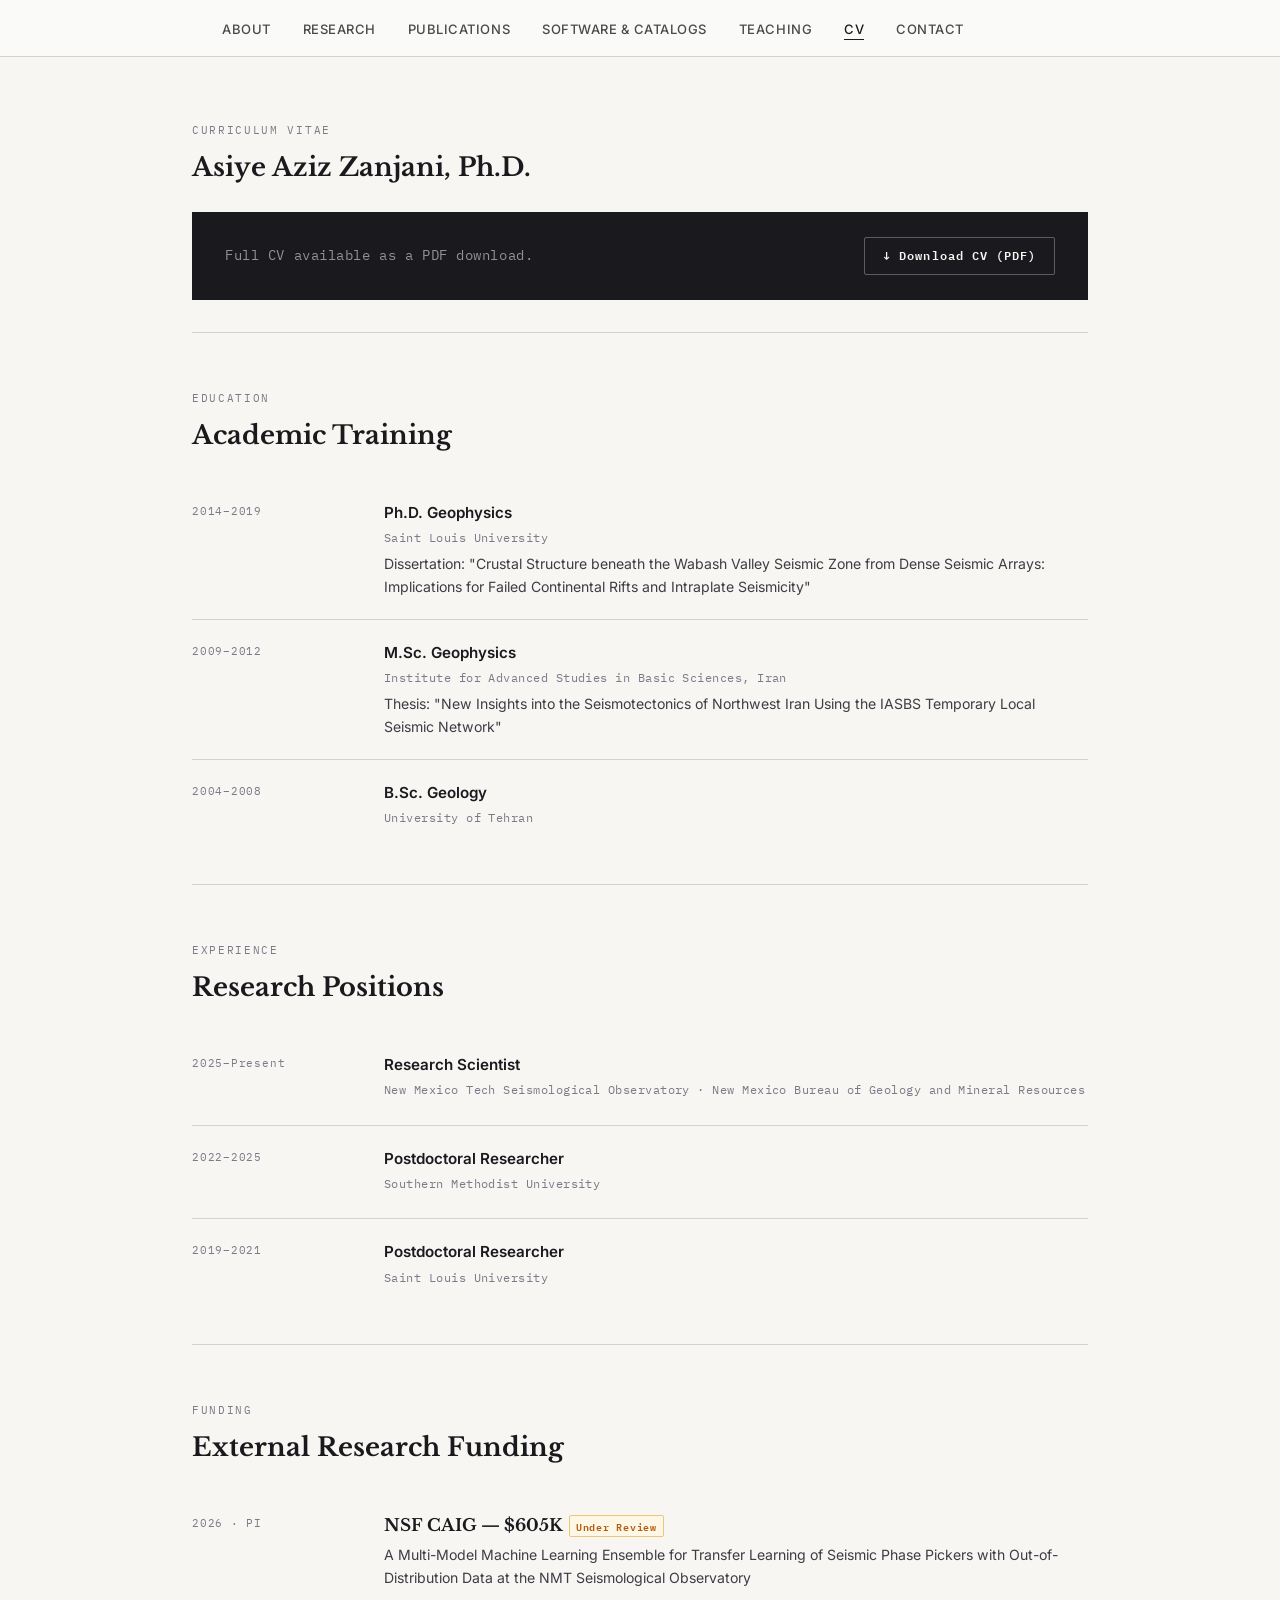
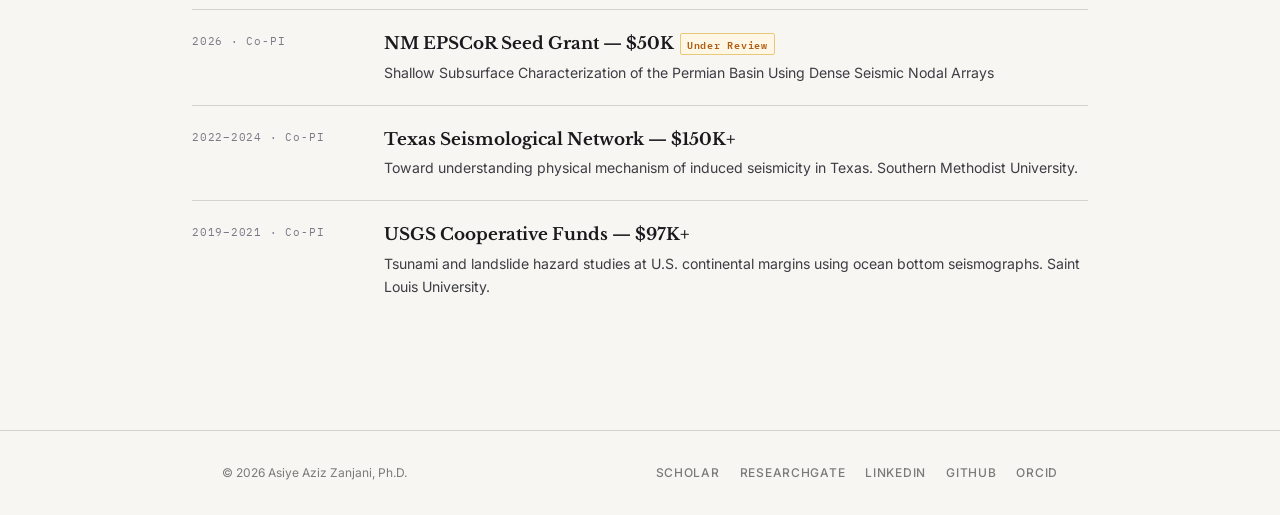
==== cv.html @ 8ed9d969 "Add files via upload initial site upload" ====
<!DOCTYPE html>
<html lang="en">
<head>
  <meta charset="UTF-8">
  <meta name="viewport" content="width=device-width, initial-scale=1.0">
  <title>CV — Asiye Aziz Zanjani</title>
  <link rel="stylesheet" href="style.css">
  <link rel="preconnect" href="https://fonts.googleapis.com">
  <link href="https://fonts.googleapis.com/css2?family=IBM+Plex+Mono:ital,wght@0,400;0,600;1,400&family=Libre+Baskerville:ital,wght@0,400;0,700;1,400&family=Inter:wght@300;400;500;600&display=swap" rel="stylesheet">
  <style>
    *, *::before, *::after { box-sizing: border-box; margin: 0; padding: 0; }

    :root {
      --ink:        #1a1a1e;
      --ink-soft:   #3d3d45;
      --ink-muted:  #7a7a88;
      --paper:      #f7f6f2;
      --paper-warm: #eeede8;
      --seismic:    #c0392b;
      --depth:      #1a4b7a;
      --depth-lt:   #d0e0f0;
      --teal:       #1a6b6b;
      --violet:     #5b3a8c;
      --amber:      #b05c10;
      --rule:       #d4d2cc;
      --mono:  'IBM Plex Mono', monospace;
      --serif: 'Libre Baskerville', Georgia, serif;
      --sans:  'Inter', system-ui, sans-serif;
    }

    html { scroll-behavior: smooth; }
    body {
      background: var(--paper);
      color: var(--ink);
      font-family: var(--sans);
      font-size: 17px;
      line-height: 1.7;
      -webkit-font-smoothing: antialiased;
    }

    .page-body {
      max-width: 960px;
      margin: 0 auto;
      padding: 0 2rem 5rem;
    }

    .section-block {
      padding: 3.5rem 0 1rem;
      border-top: 1px solid var(--rule);
      margin-top: 1rem;
    }
    .section-block:first-child { border-top: none; padding-top: 3rem; }

    .section-eyebrow {
      font-family: var(--mono);
      font-size: 0.7rem;
      letter-spacing: 0.15em;
      text-transform: uppercase;
      color: var(--ink-muted);
      margin-bottom: 0.7rem;
    }
    .section-block h2 {
      font-family: var(--serif);
      font-size: clamp(1.3rem, 2.5vw, 1.6rem);
      font-weight: 700;
      color: var(--ink);
      margin-bottom: 1.8rem;
      line-height: 1.25;
    }

    /* Download banner */
    .cv-download-banner {
      display: flex;
      align-items: center;
      justify-content: space-between;
      gap: 2rem;
      padding: 1.5rem 2rem;
      background: var(--ink);
      border: 1px solid var(--ink);
      margin-bottom: 0;
    }
    .cv-download-banner p {
      font-size: 0.88rem;
      color: rgba(247,246,242,0.55);
      margin: 0;
      font-family: var(--mono);
      letter-spacing: 0.04em;
    }
    .btn-download {
      font-family: var(--mono);
      font-size: 0.72rem;
      letter-spacing: 0.09em;
      font-weight: 600;
      background: transparent;
      color: var(--paper);
      border: 1px solid rgba(247,246,242,0.3);
      border-radius: 2px;
      padding: 8px 18px;
      text-decoration: none;
      white-space: nowrap;
      transition: border-color 0.15s, background 0.15s;
    }
    .btn-download:hover { border-color: rgba(247,246,242,0.7); background: rgba(247,246,242,0.07); text-decoration: none; }

    /* CV timeline rows */
    .cv-list {
      list-style: none;
      display: flex;
      flex-direction: column;
      gap: 0;
    }
    .cv-row {
      display: grid;
      grid-template-columns: 160px 1fr;
      gap: 0 2rem;
      padding: 1.25rem 0;
      border-bottom: 1px solid var(--rule);
      align-items: start;
    }
    .cv-row:last-child { border-bottom: none; }
    .cv-year {
      font-family: var(--mono);
      font-size: 0.7rem;
      letter-spacing: 0.07em;
      color: var(--ink-muted);
      padding-top: 3px;
      line-height: 1.6;
    }
    .cv-entry h3 {
      font-size: 0.95rem;
      font-weight: 600;
      color: var(--ink);
      margin-bottom: 0.15rem;
    }
    .cv-entry .inst {
      font-family: var(--mono);
      font-size: 0.72rem;
      letter-spacing: 0.04em;
      color: var(--ink-muted);
      display: block;
      margin-bottom: 0.3rem;
    }
    .cv-entry p {
      font-size: 0.88rem;
      color: var(--ink-soft);
      line-height: 1.65;
      margin: 0;
    }

    /* Funding: accent the amount */
    .cv-grant-amount {
      font-family: var(--serif);
      font-size: 1.05rem;
      font-weight: 700;
      color: var(--ink);
    }
    .cv-grant-status {
      font-family: var(--mono);
      font-size: 0.65rem;
      letter-spacing: 0.07em;
      color: var(--amber);
      font-weight: 600;
      background: #fff7e6;
      border: 1px solid #e8c87a;
      border-radius: 2px;
      padding: 1px 6px;
      margin-left: 6px;
      vertical-align: middle;
    }

    @media (max-width: 640px) {
      .cv-row { grid-template-columns: 1fr; gap: 0.3rem; }
      .cv-download-banner { flex-direction: column; align-items: flex-start; }
    }
  </style>
</head>
<body>

<nav>
  <div class="nav-inner">
    <ul class="nav-links">
      <li><a href="index.html">About</a></li>
      <li><a href="research.html">Research</a></li>
      <li><a href="publications.html">Publications</a></li>
      <li><a href="software.html">Software &amp; Catalogs</a></li>
      <li><a href="teaching.html">Teaching</a></li>
      <li><a href="cv.html" class="active">CV</a></li>
      <li><a href="contact.html">Contact</a></li>
    </ul>
  </div>
</nav>

<div class="page-body">

  <div class="section-block">
    <div class="section-eyebrow">Curriculum Vitae</div>
    <h2>Asiye Aziz Zanjani, Ph.D.</h2>
    <div class="cv-download-banner">
      <p>Full CV available as a PDF download.</p>
      <a class="btn-download" href="cv.pdf" target="_blank">↓ Download CV (PDF)</a>
    </div>
  </div>

  <div class="section-block">
    <div class="section-eyebrow">Education</div>
    <h2>Academic Training</h2>
    <ul class="cv-list">
      <li class="cv-row">
        <span class="cv-year">2014–2019</span>
        <div class="cv-entry">
          <h3>Ph.D. Geophysics</h3>
          <span class="inst">Saint Louis University</span>
          <p>Dissertation: "Crustal Structure beneath the Wabash Valley Seismic Zone from Dense Seismic Arrays: Implications for Failed Continental Rifts and Intraplate Seismicity"</p>
        </div>
      </li>
      <li class="cv-row">
        <span class="cv-year">2009–2012</span>
        <div class="cv-entry">
          <h3>M.Sc. Geophysics</h3>
          <span class="inst">Institute for Advanced Studies in Basic Sciences, Iran</span>
          <p>Thesis: "New Insights into the Seismotectonics of Northwest Iran Using the IASBS Temporary Local Seismic Network"</p>
        </div>
      </li>
      <li class="cv-row">
        <span class="cv-year">2004–2008</span>
        <div class="cv-entry">
          <h3>B.Sc. Geology</h3>
          <span class="inst">University of Tehran</span>
        </div>
      </li>
    </ul>
  </div>

  <div class="section-block">
    <div class="section-eyebrow">Experience</div>
    <h2>Research Positions</h2>
    <ul class="cv-list">
      <li class="cv-row">
        <span class="cv-year">2025–Present</span>
        <div class="cv-entry">
          <h3>Research Scientist</h3>
          <span class="inst">New Mexico Tech Seismological Observatory · New Mexico Bureau of Geology and Mineral Resources</span>
        </div>
      </li>
      <li class="cv-row">
        <span class="cv-year">2022–2025</span>
        <div class="cv-entry">
          <h3>Postdoctoral Researcher</h3>
          <span class="inst">Southern Methodist University</span>
        </div>
      </li>
      <li class="cv-row">
        <span class="cv-year">2019–2021</span>
        <div class="cv-entry">
          <h3>Postdoctoral Researcher</h3>
          <span class="inst">Saint Louis University</span>
        </div>
      </li>
    </ul>
  </div>

  <div class="section-block">
    <div class="section-eyebrow">Funding</div>
    <h2>External Research Funding</h2>
    <ul class="cv-list">
      <li class="cv-row">
        <span class="cv-year">2026 · PI</span>
        <div class="cv-entry">
          <h3><span class="cv-grant-amount">NSF CAIG — $605K</span><span class="cv-grant-status">Under Review</span></h3>
          <p>A Multi-Model Machine Learning Ensemble for Transfer Learning of Seismic Phase Pickers with Out-of-Distribution Data at the NMT Seismological Observatory</p>
        </div>
      </li>
      <li class="cv-row">
        <span class="cv-year">2026 · Co-PI</span>
        <div class="cv-entry">
          <h3><span class="cv-grant-amount">NM EPSCoR Seed Grant — $50K</span><span class="cv-grant-status">Under Review</span></h3>
          <p>Shallow Subsurface Characterization of the Permian Basin Using Dense Seismic Nodal Arrays</p>
        </div>
      </li>
      <li class="cv-row">
        <span class="cv-year">2022–2024 · Co-PI</span>
        <div class="cv-entry">
          <h3><span class="cv-grant-amount">Texas Seismological Network — $150K+</span></h3>
          <p>Toward understanding physical mechanism of induced seismicity in Texas. Southern Methodist University.</p>
        </div>
      </li>
      <li class="cv-row">
        <span class="cv-year">2019–2021 · Co-PI</span>
        <div class="cv-entry">
          <h3><span class="cv-grant-amount">USGS Cooperative Funds — $97K+</span></h3>
          <p>Tsunami and landslide hazard studies at U.S. continental margins using ocean bottom seismographs. Saint Louis University.</p>
        </div>
      </li>
    </ul>
  </div>

</div>

<footer>
  <div class="footer-inner">
    <p>&copy; 2026 Asiye Aziz Zanjani, Ph.D.</p>
    <div class="footer-icons">
      <a href="https://scholar.google.com/citations?user=vzA30FwAAAAJ&hl=en&oi=sra" target="_blank" rel="noopener noreferrer">Scholar</a>
      <a href="https://www.researchgate.net/profile/Asiye-Aziz-Zanjani" target="_blank" rel="noopener noreferrer">ResearchGate</a>
      <a href="https://www.linkedin.com/in/asiye-aziz-zanjani-1232ab59/" target="_blank" rel="noopener noreferrer">LinkedIn</a>
      <a href="https://github.com/Asiye-Aziz-Zanjani" target="_blank" rel="noopener noreferrer">GitHub</a>
      <a href="https://orcid.org/0000-0003-3344-9720" target="_blank" rel="noopener noreferrer">ORCID</a>
    </div>
  </div>
</footer>

</body>
</html>
---- style.css ----
/* ── Reset & Base ── */
*, *::before, *::after { box-sizing: border-box; margin: 0; padding: 0; }

:root {
  --ink:       #1a1a1a;
  --ink-mid:   #4a4a4a;
  --ink-light: #7a7a7a;
  --rule:      #e2e2e2;
  --bg:        #fafaf8;
  --bg-card:   #ffffff;
  --accent:    #1a4a7a;
  --accent-lt: #e8eff7;
  --accent-mid:#2e6da4;
  --serif:     'EB Garamond', Georgia, serif;
  --sans:      'Inter', system-ui, sans-serif;
  --mono:      'JetBrains Mono', monospace;
}

html { scroll-behavior: smooth; }

body {
  font-family: var(--sans);
  font-size: 16px;
  line-height: 1.7;
  color: var(--ink);
  background: var(--bg);
}

a { color: var(--accent-mid); text-decoration: none; }
a:hover { text-decoration: underline; }

/* ── Layout ── */
.container { max-width: 900px; margin: 0 auto; padding: 0 2rem; }

/* ── Nav ── */
nav {
  position: sticky;
  top: 0;
  z-index: 100;
  background: rgba(250,250,248,0.95);
  backdrop-filter: blur(6px);
  border-bottom: 0.5px solid var(--rule);
  padding: 0;
}

.nav-inner {
  max-width: 900px;
  margin: 0 auto;
  padding: 0 2rem;
  display: flex;
  align-items: center;
  justify-content: space-between;
  height: 56px;
}

.nav-name {
  font-family: var(--serif);
  font-size: 17px;
  font-weight: 500;
  color: var(--ink);
  letter-spacing: 0.01em;
}

.nav-links {
  display: flex;
  gap: 2rem;
  list-style: none;
}

.nav-links a {
  font-size: 13px;
  font-weight: 500;
  letter-spacing: 0.04em;
  text-transform: uppercase;
  color: var(--ink-mid);
  text-decoration: none;
  padding-bottom: 2px;
  border-bottom: 1.5px solid transparent;
  transition: color 0.15s, border-color 0.15s;
}

.nav-links a:hover,
.nav-links a.active {
  color: var(--ink);
  border-bottom-color: var(--ink);
}

/* ── Page header ── */
.page-header {
  padding: 4rem 0 3rem;
  border-bottom: 0.5px solid var(--rule);
}

.page-header .eyebrow {
  font-size: 11px;
  letter-spacing: 0.12em;
  text-transform: uppercase;
  color: var(--ink-light);
  margin-bottom: 0.75rem;
}

.page-header h1 {
  font-family: var(--serif);
  font-size: 38px;
  font-weight: 400;
  line-height: 1.2;
  color: var(--ink);
}

/* ── Section ── */
section { padding: 3rem 0; border-bottom: 0.5px solid var(--rule); }
section:last-child { border-bottom: none; }

h2 {
  font-family: var(--serif);
  font-size: 24px;
  font-weight: 400;
  margin-bottom: 1.5rem;
  color: var(--ink);
}

h3 {
  font-size: 15px;
  font-weight: 600;
  color: var(--ink);
  margin-bottom: 0.4rem;
}

p { margin-bottom: 1rem; color: var(--ink-mid); }
p:last-child { margin-bottom: 0; }

/* ── Tags / badges ── */
.tag {
  display: inline-block;
  font-size: 11px;
  font-weight: 500;
  letter-spacing: 0.05em;
  text-transform: uppercase;
  background: var(--accent-lt);
  color: var(--accent);
  padding: 3px 10px;
  border-radius: 3px;
  margin-right: 6px;
  margin-bottom: 6px;
}

/* ── Paper link ── */
.paper-link {
  display: inline-flex;
  align-items: center;
  gap: 5px;
  font-size: 12px;
  font-weight: 500;
  color: var(--accent-mid);
  border: 0.5px solid var(--accent-mid);
  border-radius: 3px;
  padding: 4px 10px;
  margin-top: 8px;
  margin-right: 6px;
  transition: background 0.15s;
}
.paper-link:hover { background: var(--accent-lt); text-decoration: none; }

/* ── Footer ── */
footer {
  border-top: 0.5px solid var(--rule);
  padding: 2rem 0;
  margin-top: 1rem;
}

.footer-inner {
  max-width: 900px;
  margin: 0 auto;
  padding: 0 2rem;
  display: flex;
  align-items: center;
  justify-content: space-between;
}

.footer-inner p { font-size: 12px; color: var(--ink-light); margin: 0; }

.footer-icons { display: flex; gap: 1.25rem; }
.footer-icons a { font-size: 12px; color: var(--ink-light); font-weight: 500; text-transform: uppercase; letter-spacing: 0.06em; }
.footer-icons a:hover { color: var(--ink); text-decoration: none; }

/* ── Responsive ── */
@media (max-width: 640px) {
  .nav-links { display: none; }
  .page-header h1 { font-size: 28px; }
  .footer-inner { flex-direction: column; gap: 1rem; align-items: flex-start; }
}
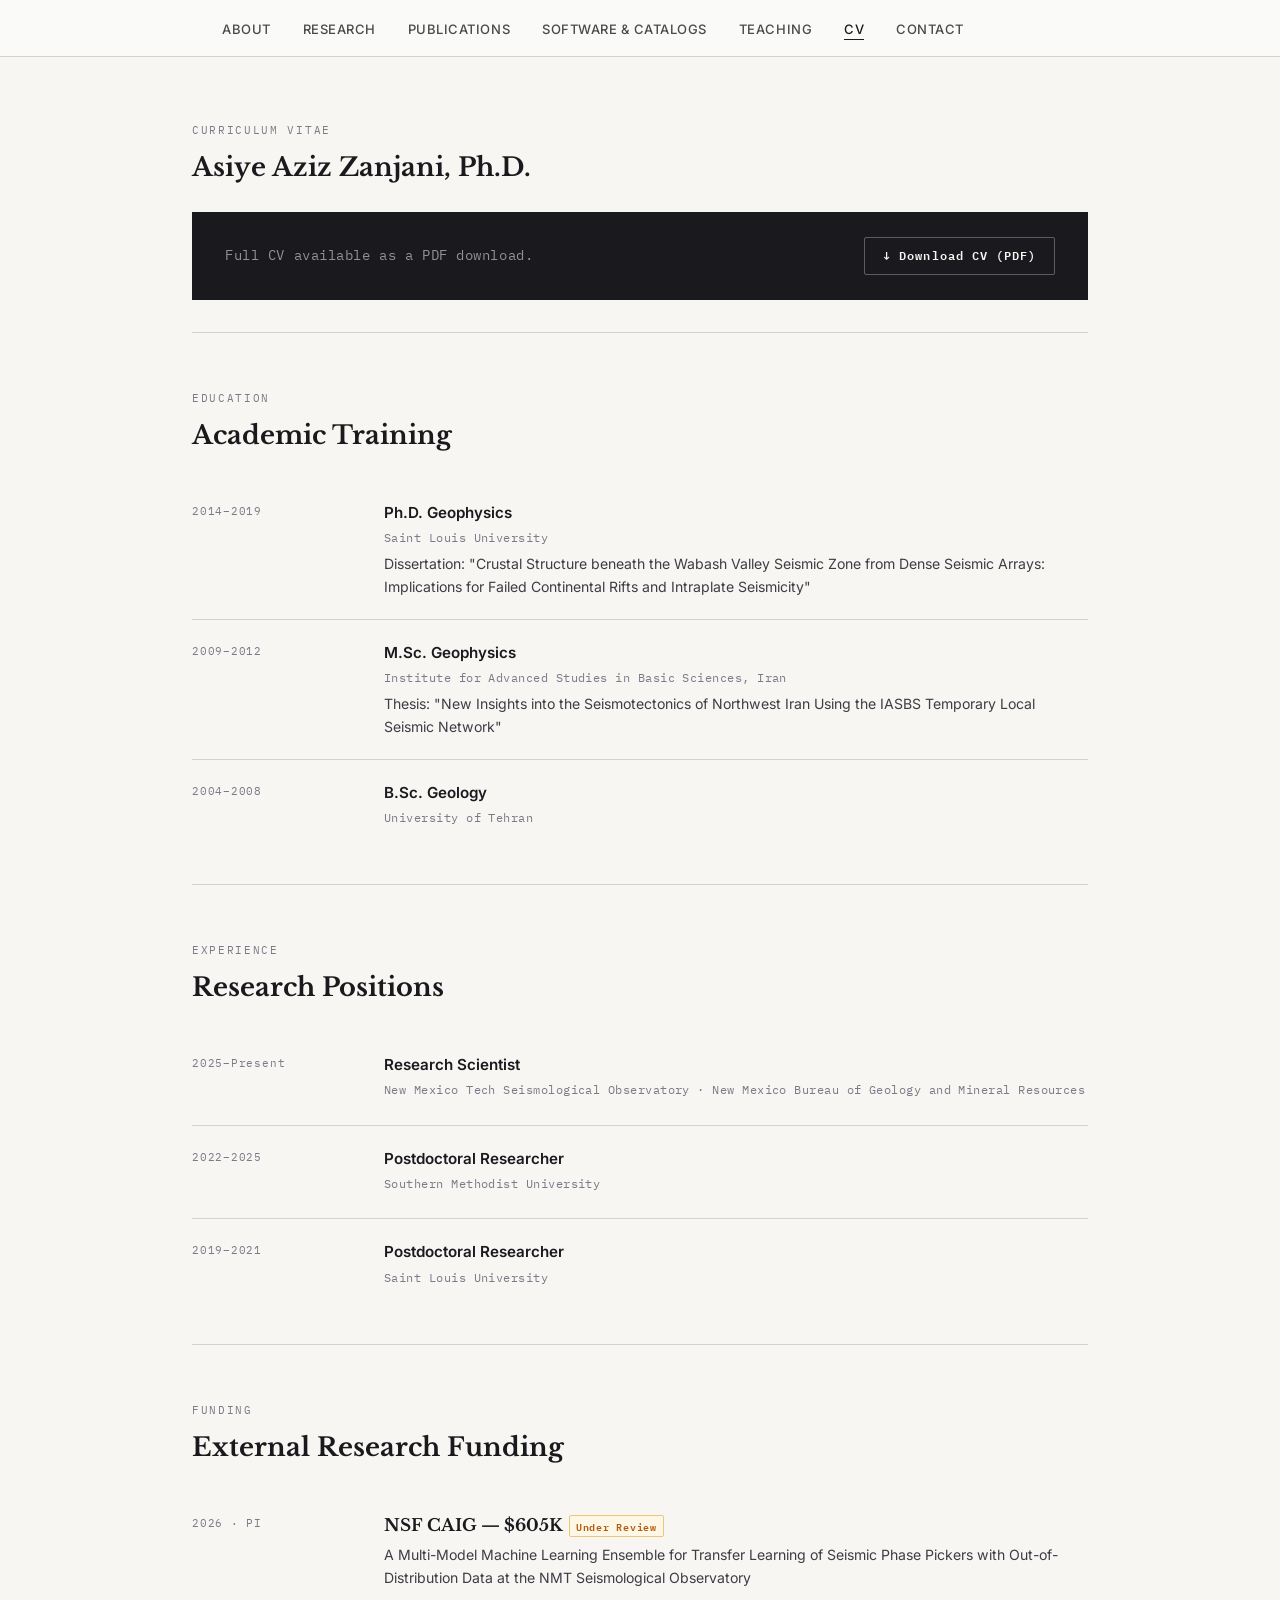
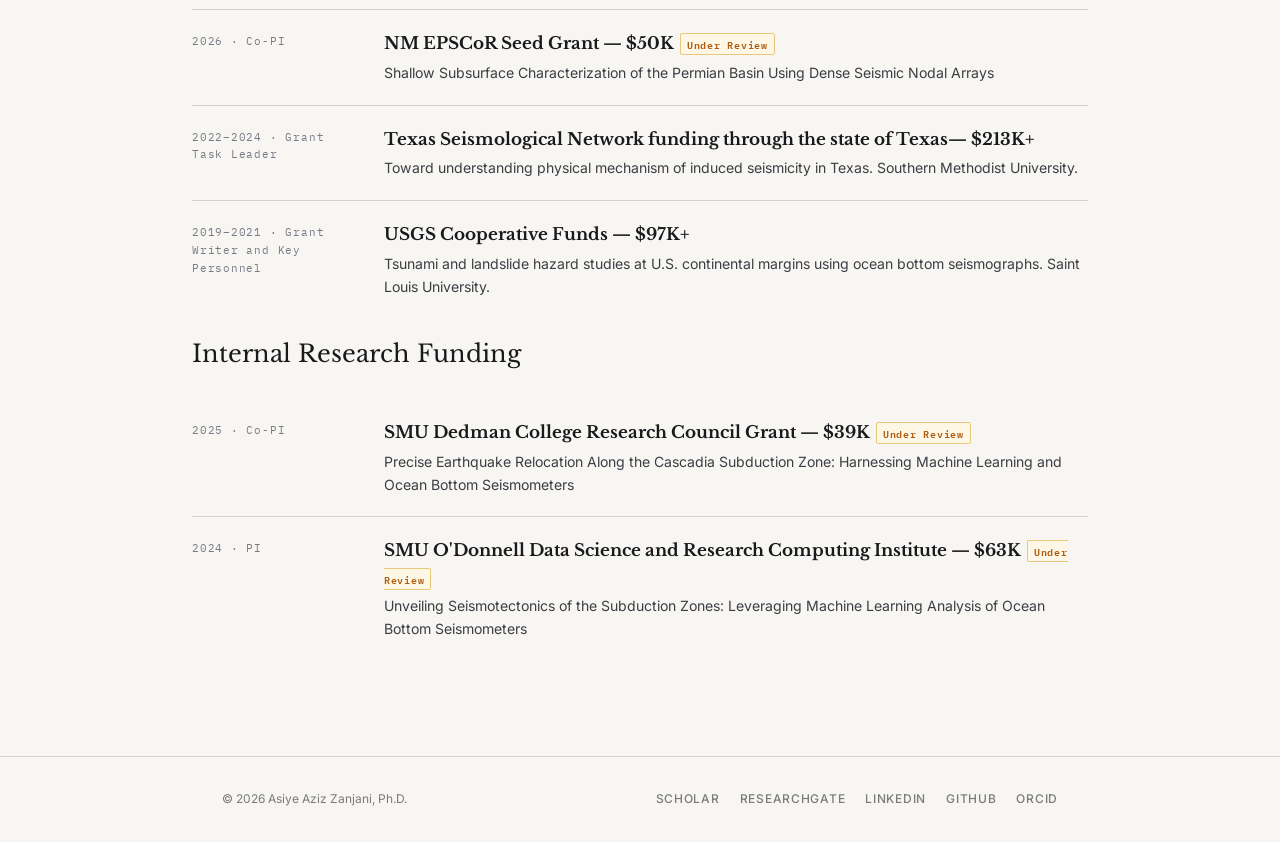
==== commit 3d5b3231: "Update cv.html" ====
--- a/cv.html
+++ b/cv.html
@@ -278,17 +278,35 @@
         </div>
       </li>
       <li class="cv-row">
-        <span class="cv-year">2022–2024 · Co-PI</span>
-        <div class="cv-entry">
-          <h3><span class="cv-grant-amount">Texas Seismological Network — $150K+</span></h3>
+        <span class="cv-year">2022–2024 · Grant Task Leader</span>
+        <div class="cv-entry">
+          <h3><span class="cv-grant-amount">Texas Seismological Network funding through the state of Texas— $213K+</span></h3>
           <p>Toward understanding physical mechanism of induced seismicity in Texas. Southern Methodist University.</p>
         </div>
       </li>
       <li class="cv-row">
-        <span class="cv-year">2019–2021 · Co-PI</span>
+        <span class="cv-year">2019–2021 · Grant Writer and Key Personnel</span>
         <div class="cv-entry">
           <h3><span class="cv-grant-amount">USGS Cooperative Funds — $97K+</span></h3>
           <p>Tsunami and landslide hazard studies at U.S. continental margins using ocean bottom seismographs. Saint Louis University.</p>
+        </div>
+      </li>
+    </ul>
+  </div>
+    <h2>Internal Research Funding</h2>
+    <ul class="cv-list">
+      <li class="cv-row">
+        <span class="cv-year">2025 · Co-PI</span>
+        <div class="cv-entry">
+          <h3><span class="cv-grant-amount">SMU Dedman College Research Council Grant — $39K</span><span class="cv-grant-status">Under Review</span></h3>
+          <p>Precise Earthquake Relocation Along the Cascadia Subduction Zone: Harnessing Machine Learning and Ocean Bottom Seismometers</p>
+        </div>
+      </li>
+      <li class="cv-row">
+        <span class="cv-year">2024 · PI</span>
+        <div class="cv-entry">
+          <h3><span class="cv-grant-amount">SMU O'Donnell Data Science and Research Computing Institute — $63K</span><span class="cv-grant-status">Under Review</span></h3>
+          <p>Unveiling Seismotectonics of the Subduction Zones: Leveraging Machine Learning Analysis of Ocean Bottom Seismometers</p>
         </div>
       </li>
     </ul>
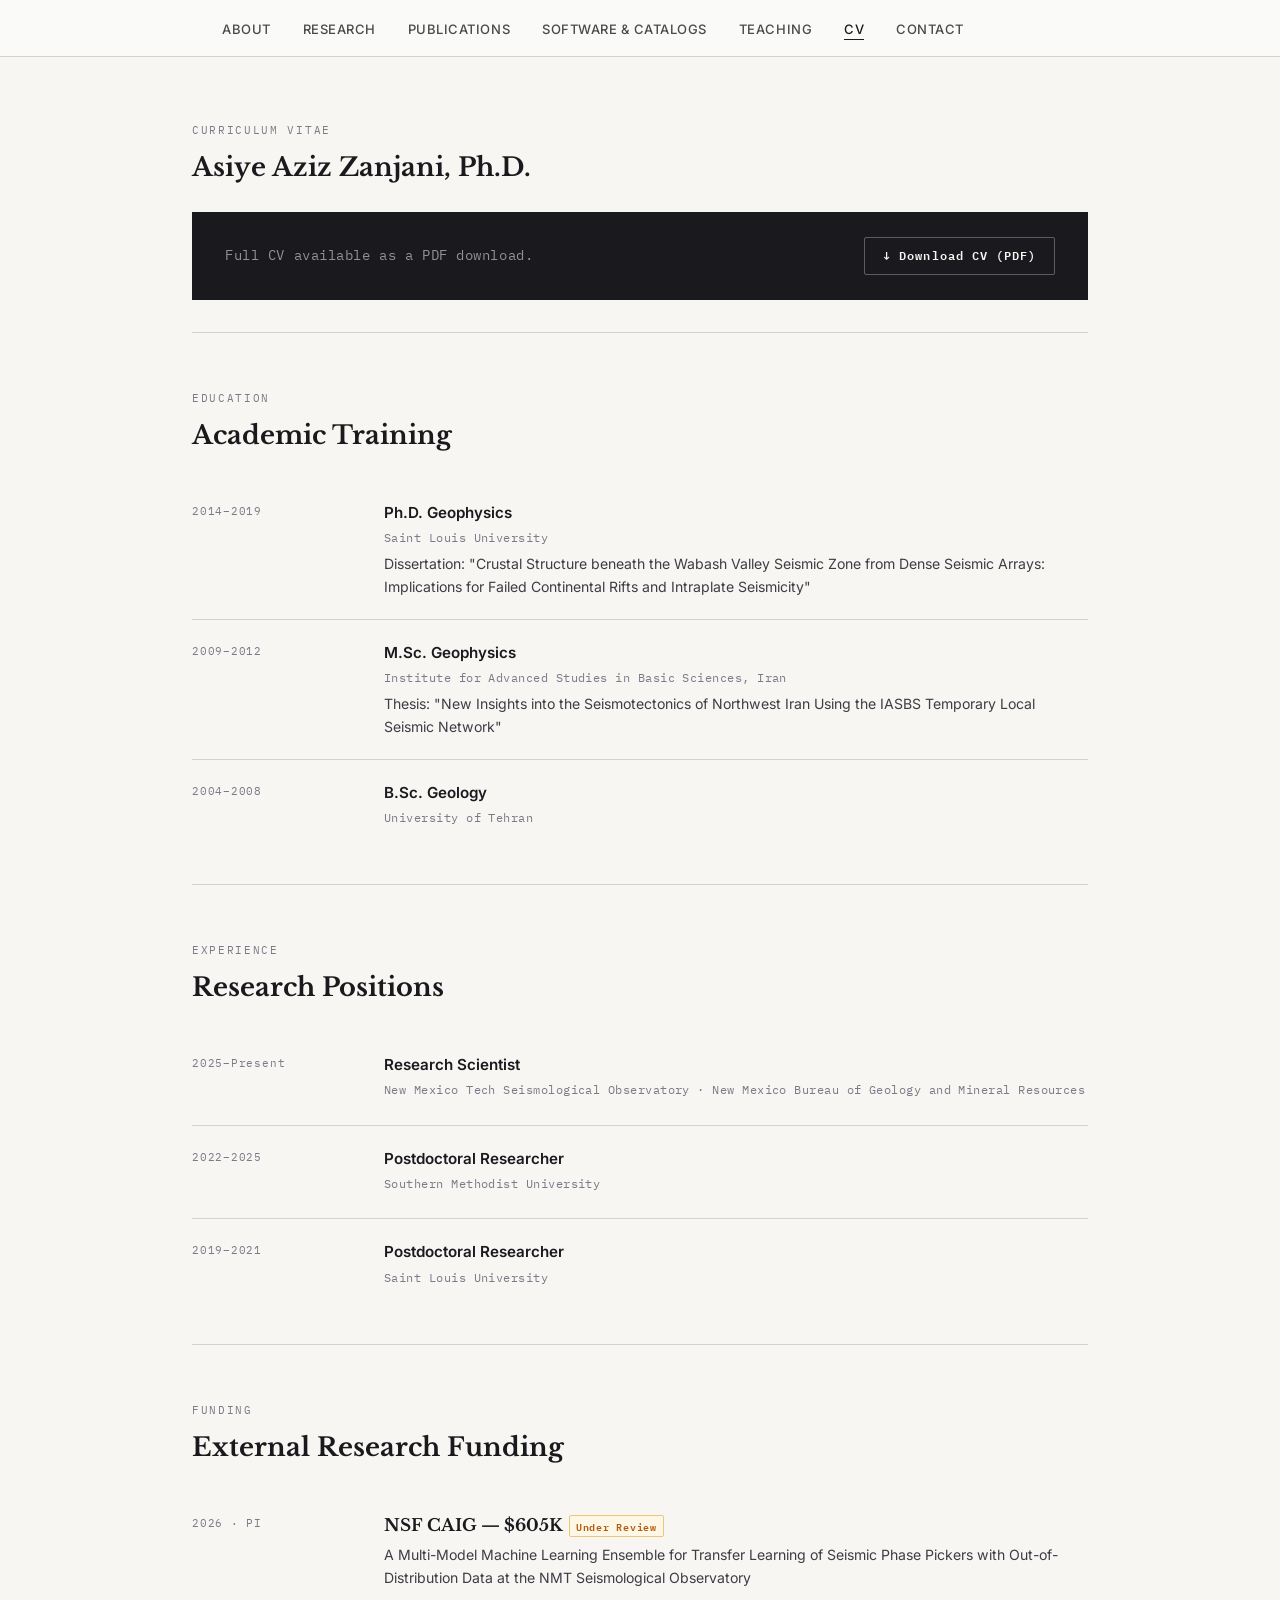
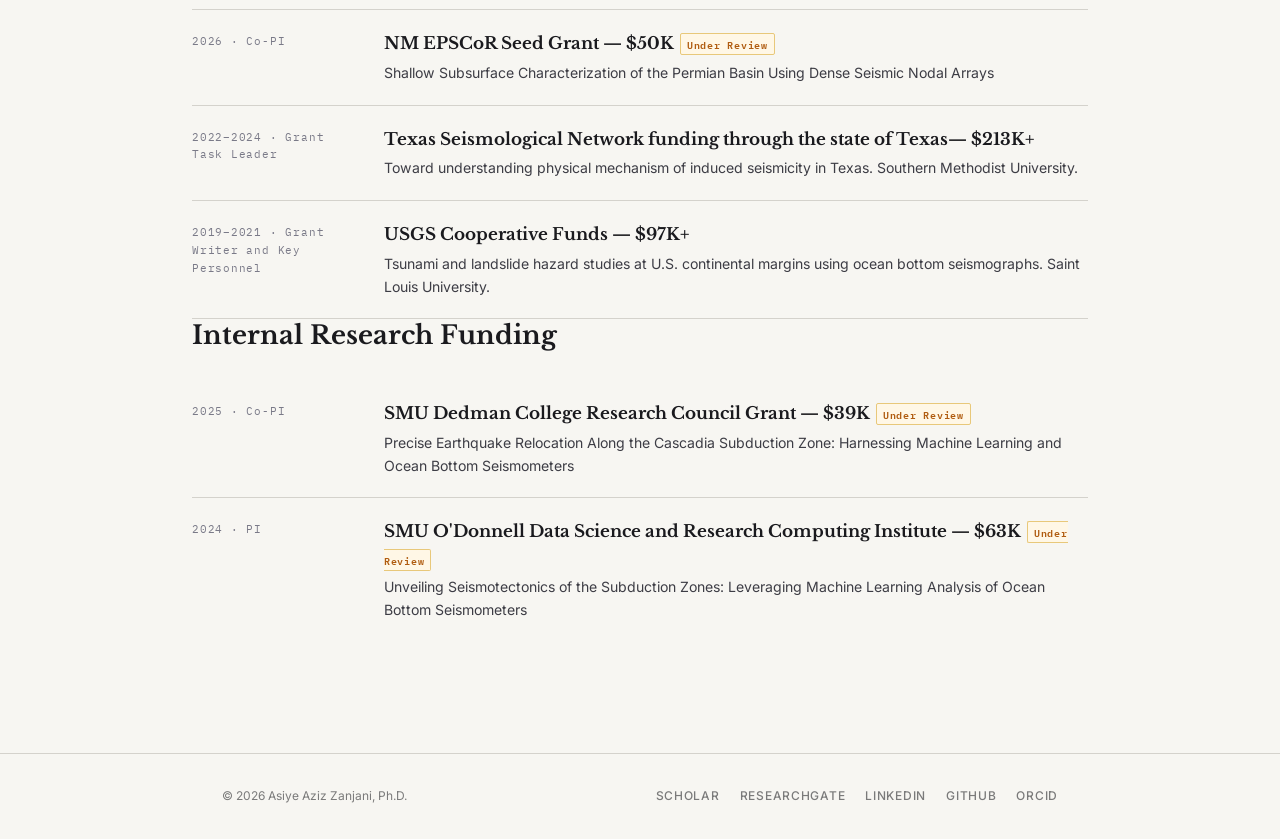
==== commit 973c9084: "Update cv.html" ====
--- a/cv.html
+++ b/cv.html
@@ -291,8 +291,6 @@
           <p>Tsunami and landslide hazard studies at U.S. continental margins using ocean bottom seismographs. Saint Louis University.</p>
         </div>
       </li>
-    </ul>
-  </div>
     <h2>Internal Research Funding</h2>
     <ul class="cv-list">
       <li class="cv-row">
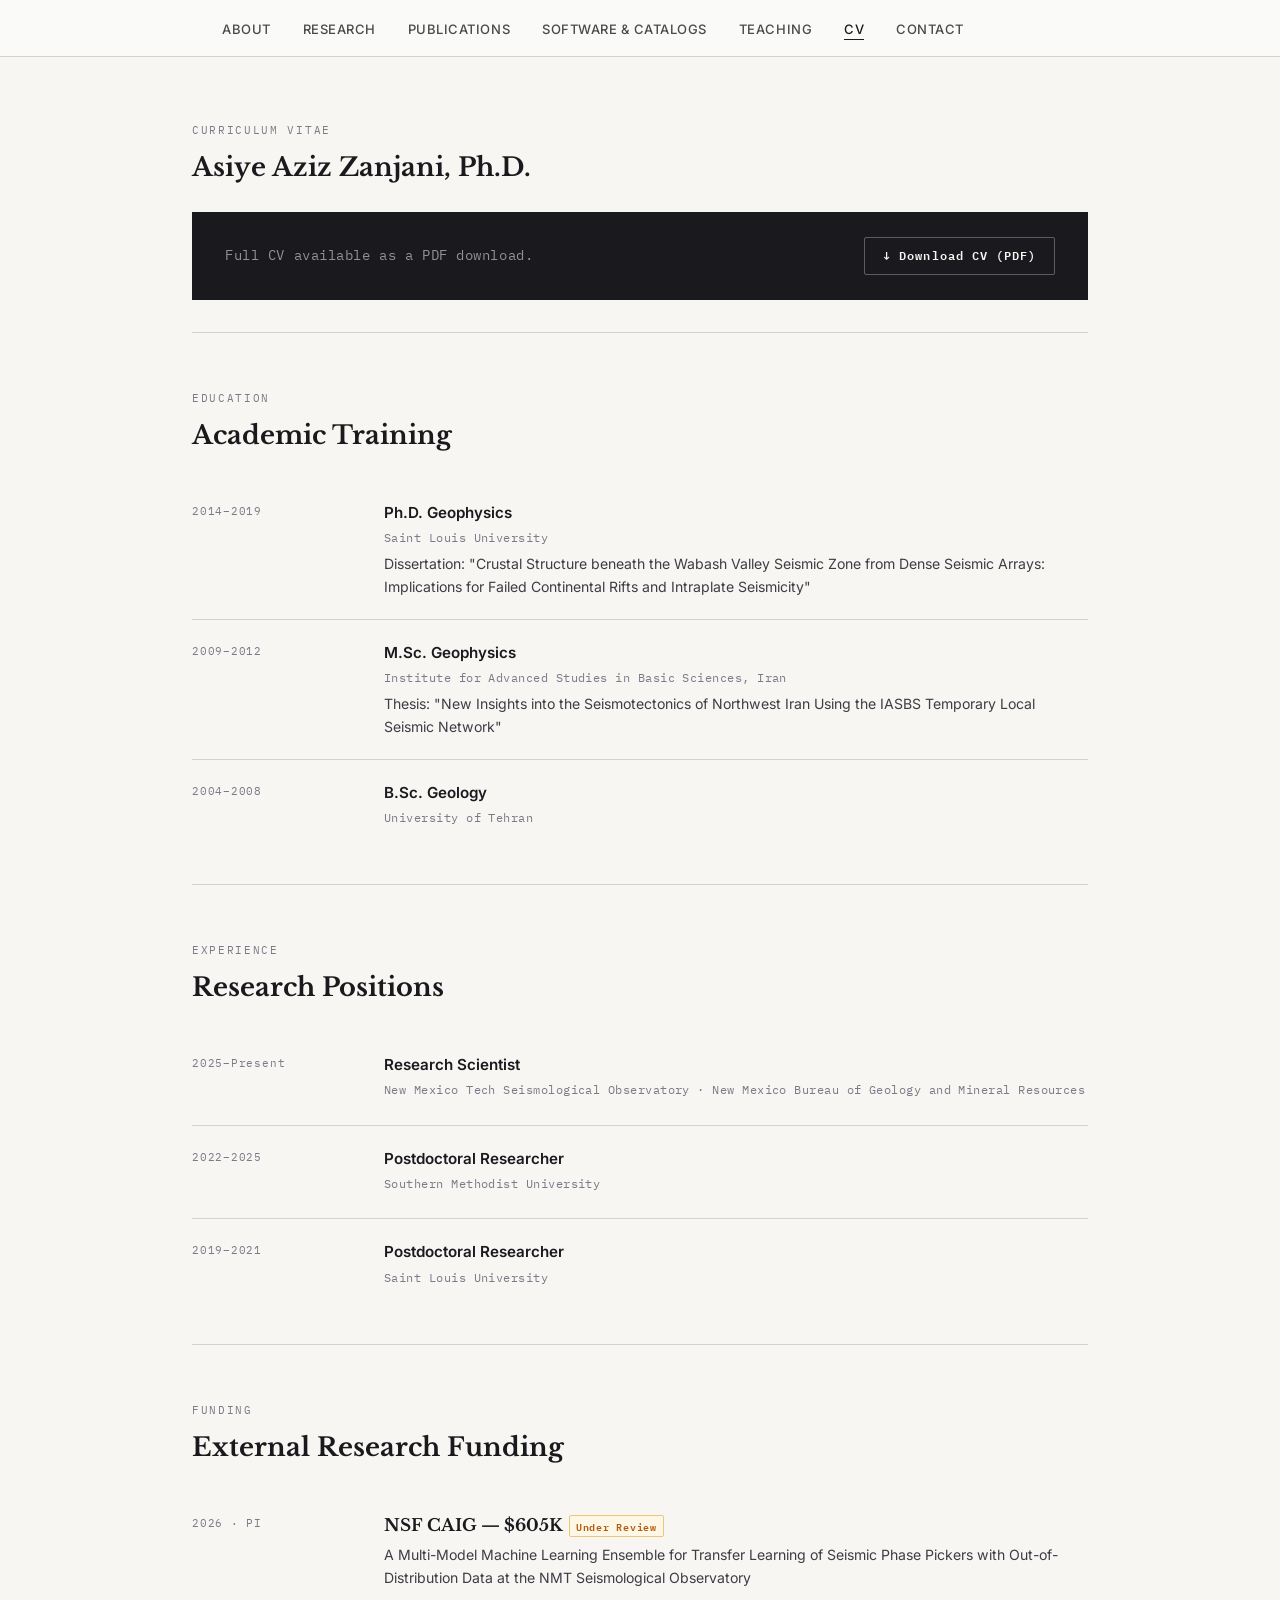
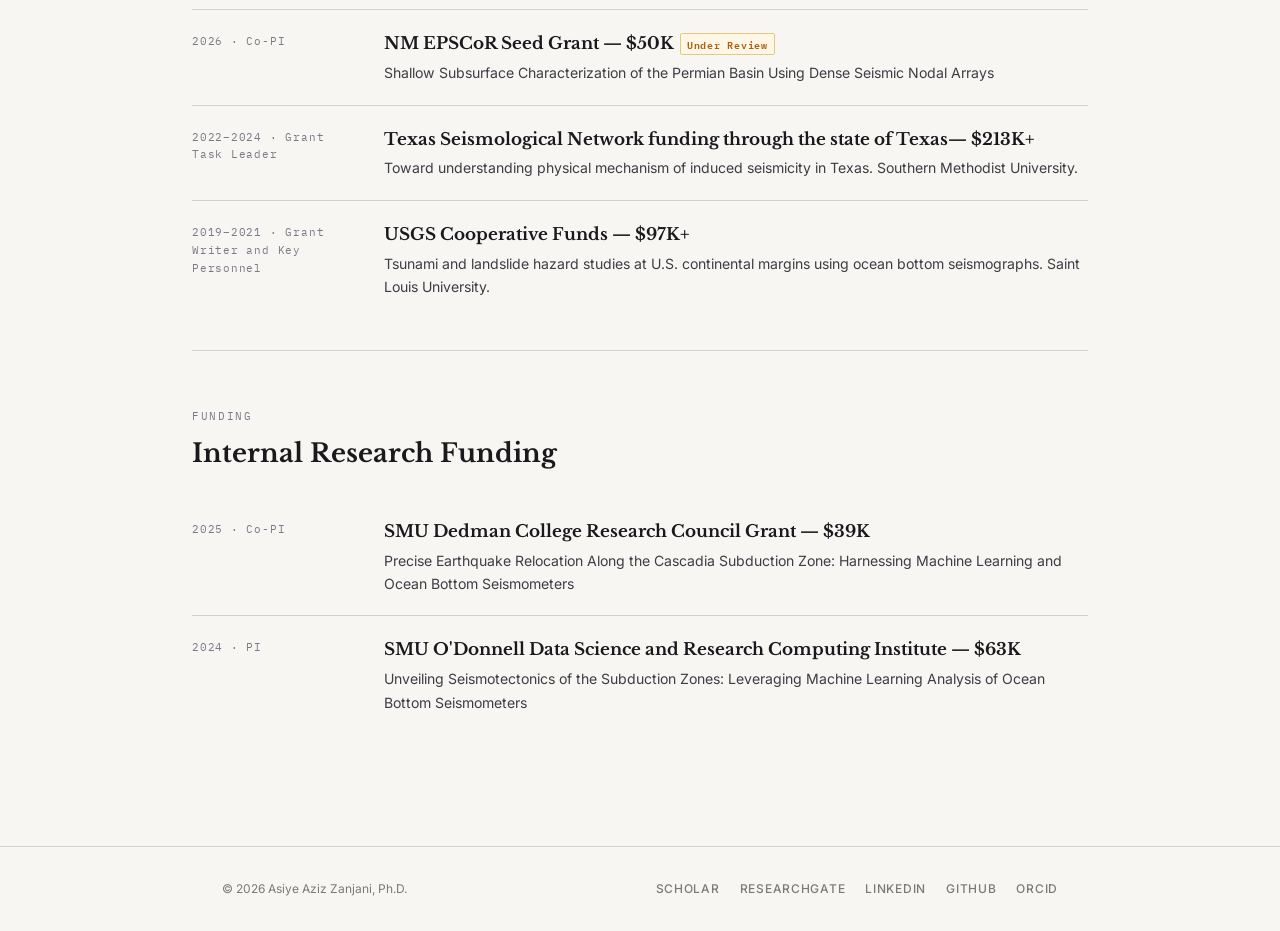
==== commit 26762689: "Update cv.html" ====
--- a/cv.html
+++ b/cv.html
@@ -291,19 +291,23 @@
           <p>Tsunami and landslide hazard studies at U.S. continental margins using ocean bottom seismographs. Saint Louis University.</p>
         </div>
       </li>
+    </ul>
+  </div>   
+  <div class="section-block">
+    <div class="section-eyebrow">Funding</div>
     <h2>Internal Research Funding</h2>
     <ul class="cv-list">
       <li class="cv-row">
         <span class="cv-year">2025 · Co-PI</span>
         <div class="cv-entry">
-          <h3><span class="cv-grant-amount">SMU Dedman College Research Council Grant — $39K</span><span class="cv-grant-status">Under Review</span></h3>
+          <h3><span class="cv-grant-amount">SMU Dedman College Research Council Grant — $39K</span></h3>
           <p>Precise Earthquake Relocation Along the Cascadia Subduction Zone: Harnessing Machine Learning and Ocean Bottom Seismometers</p>
         </div>
       </li>
       <li class="cv-row">
         <span class="cv-year">2024 · PI</span>
         <div class="cv-entry">
-          <h3><span class="cv-grant-amount">SMU O'Donnell Data Science and Research Computing Institute — $63K</span><span class="cv-grant-status">Under Review</span></h3>
+          <h3><span class="cv-grant-amount">SMU O'Donnell Data Science and Research Computing Institute — $63K</span></h3>
           <p>Unveiling Seismotectonics of the Subduction Zones: Leveraging Machine Learning Analysis of Ocean Bottom Seismometers</p>
         </div>
       </li>
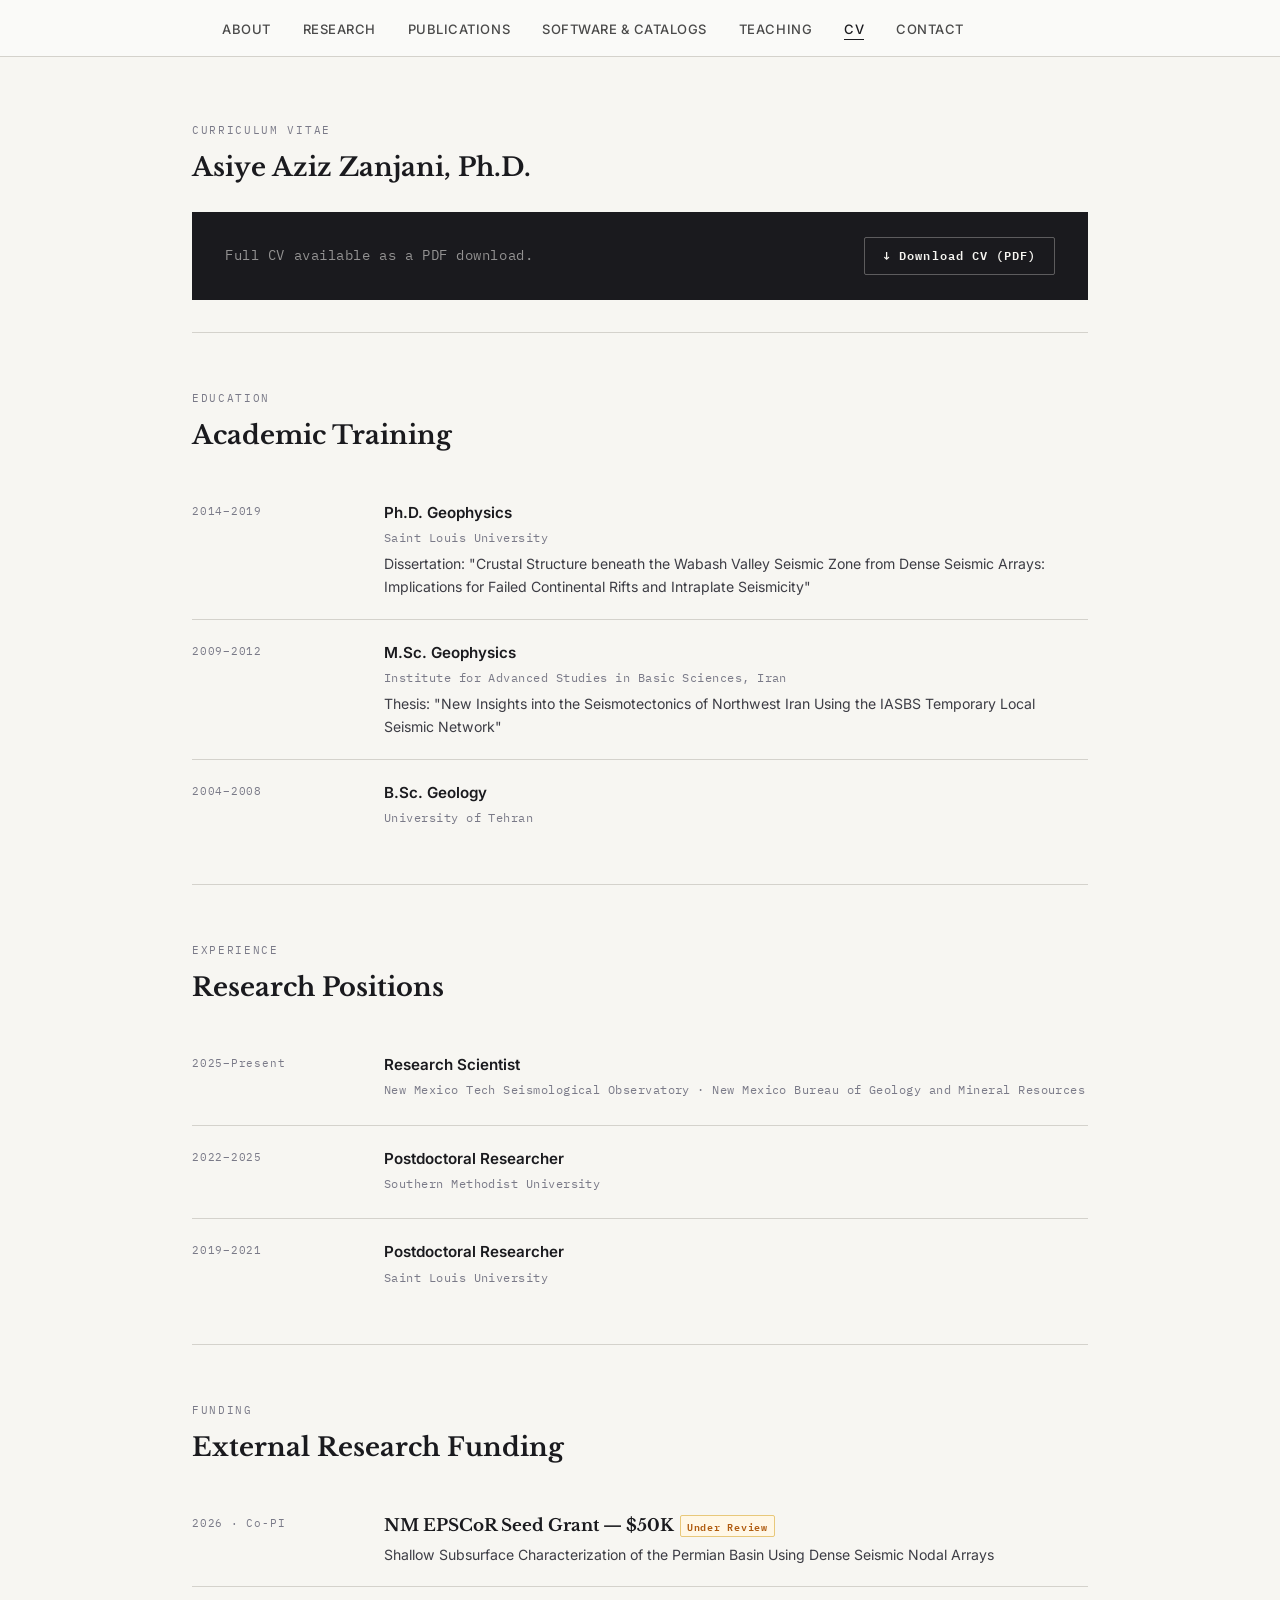
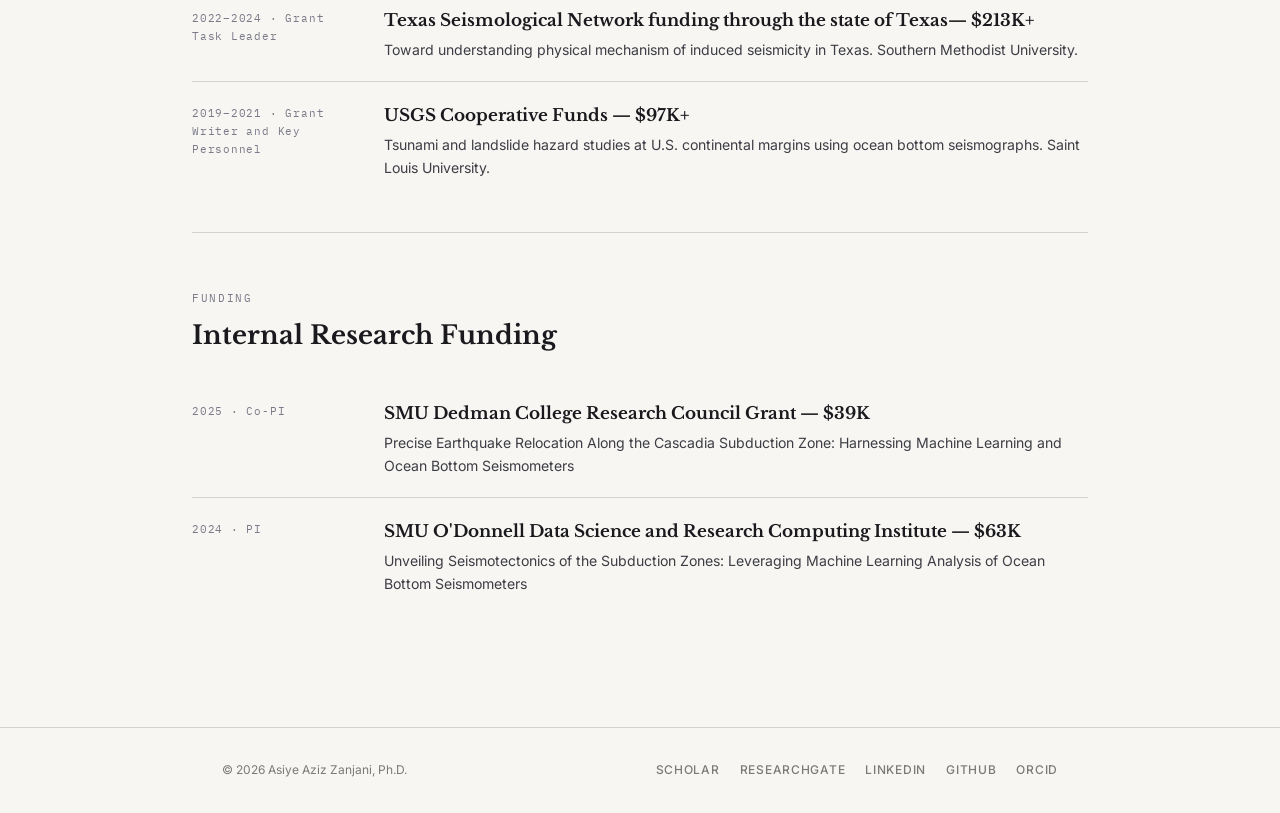
==== commit 7b003009: "Update cv.html" ====
--- a/cv.html
+++ b/cv.html
@@ -264,13 +264,6 @@
     <h2>External Research Funding</h2>
     <ul class="cv-list">
       <li class="cv-row">
-        <span class="cv-year">2026 · PI</span>
-        <div class="cv-entry">
-          <h3><span class="cv-grant-amount">NSF CAIG — $605K</span><span class="cv-grant-status">Under Review</span></h3>
-          <p>A Multi-Model Machine Learning Ensemble for Transfer Learning of Seismic Phase Pickers with Out-of-Distribution Data at the NMT Seismological Observatory</p>
-        </div>
-      </li>
-      <li class="cv-row">
         <span class="cv-year">2026 · Co-PI</span>
         <div class="cv-entry">
           <h3><span class="cv-grant-amount">NM EPSCoR Seed Grant — $50K</span><span class="cv-grant-status">Under Review</span></h3>
